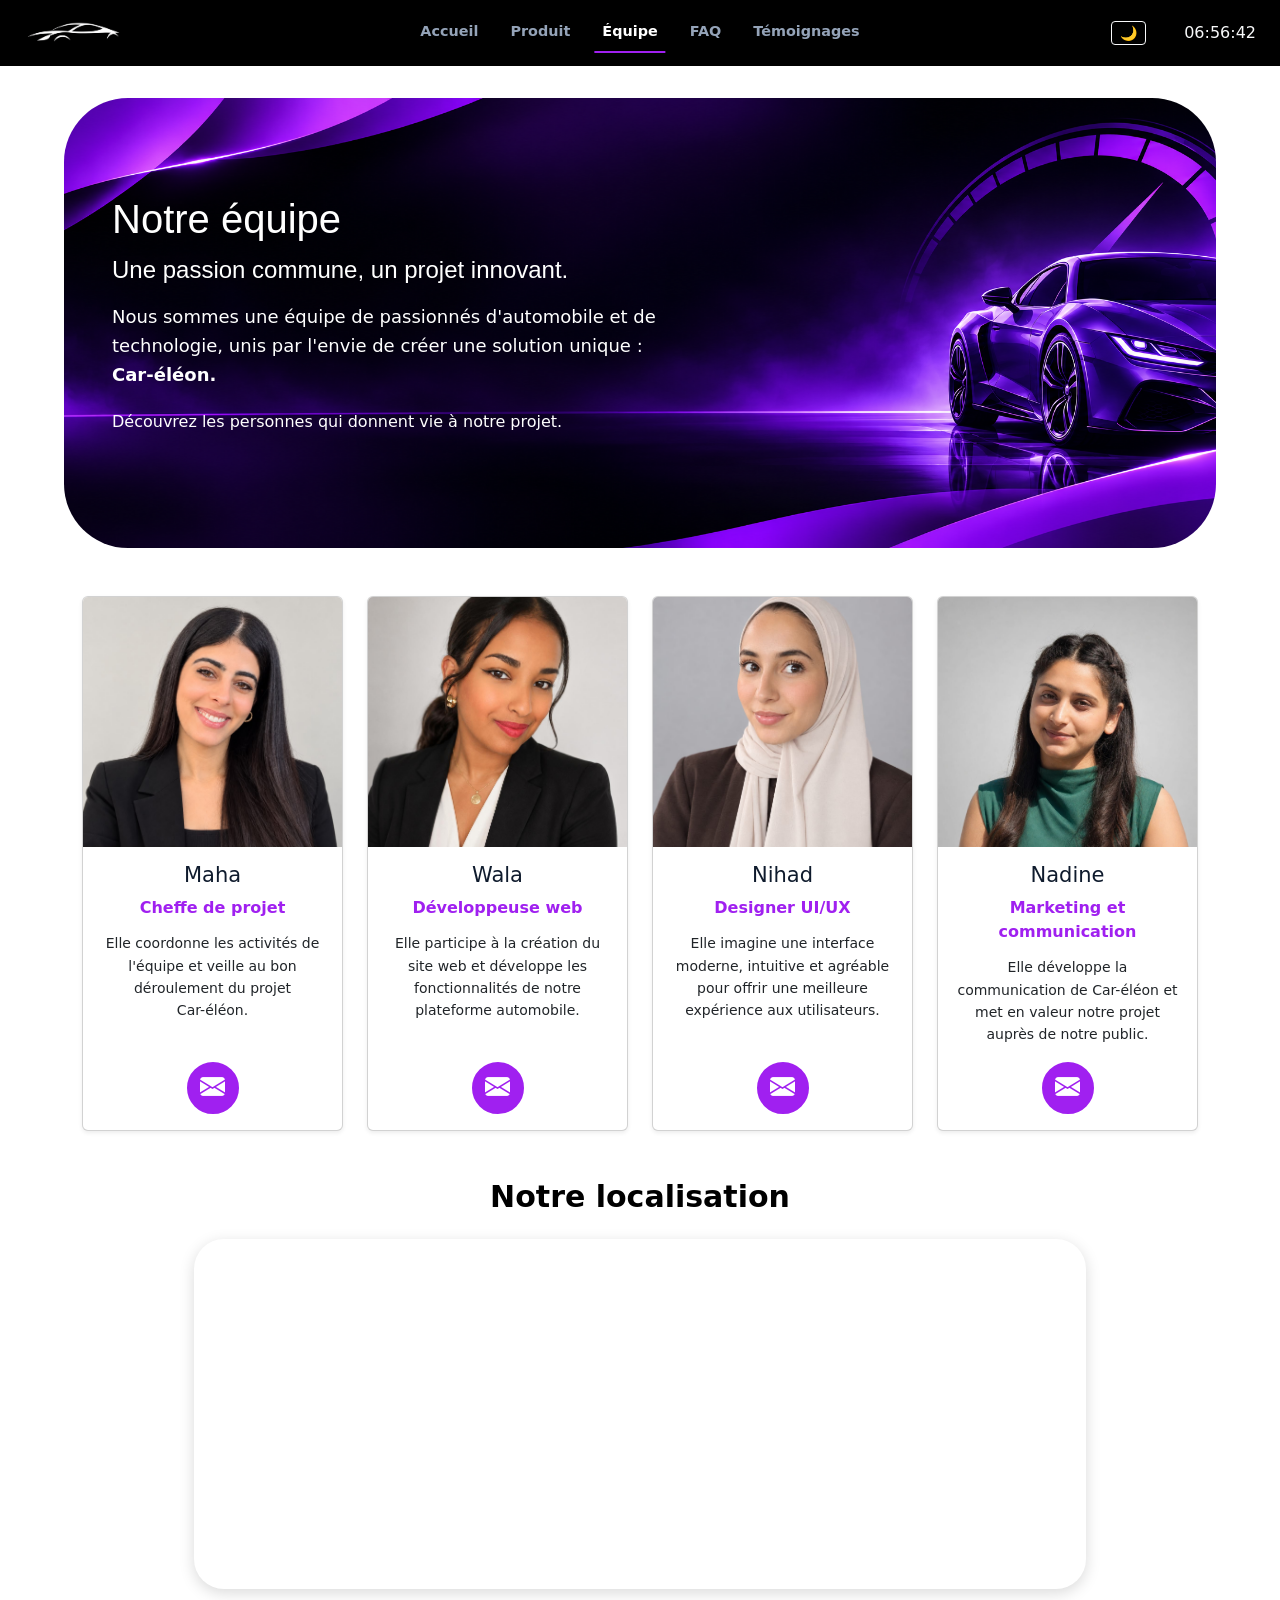
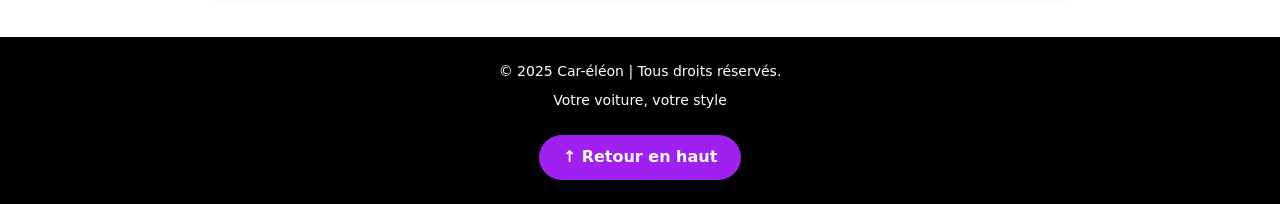
==== equipe.html @ 33e38d56 "Wala push 1" ====
<!DOCTYPE html>
<!-- Définit la langue de la page en français -->
<html lang="fr">

<head>
    <!-- Définir l'encodage de la page -->
    <meta charset="UTF-8">

    <!-- Adaptation de la page aux écrans mobiles "Bootstrap" -->
    <meta name="viewport" content="width=device-width, initial-scale=1.0">

    <!-- Titre affiché dans l'onglet du navigateur -->
    <title>Car-éléon | Équipe</title>

    <!-- Lier à ma page Bootstrap -->
    <link href="https://cdn.jsdelivr.net/npm/bootstrap@5.3.3/dist/css/bootstrap.min.css" rel="stylesheet">

    <!-- Charger les icônes Bootstrap enveloppe -->
    <link rel="stylesheet" href="https://cdn.jsdelivr.net/npm/bootstrap-icons@1.11.3/font/bootstrap-icons.min.css">

    <!-- Lier à ma page CSS -->
    <link href="css/style.css" type="text/css" rel="stylesheet">
</head>


<!-- Contenu visible de la page -->
<body id="haut" onload="UpdateClock()" onunload="KillClock()">

    <!-- En-tête du site : logo et navigation -->
    <header>
        <nav class="navbar navbar-expand-lg bg-black navbar-dark">
            <div class="container-fluid px-4">

                <!-- Le logo de l'entreprise -->
                <a href="accueil.html">
                    <img src="images/logocareleon.png"
                         alt="Logo Car-éléon"
                         width="100"
                         height="50"
                         class="object-fit-contain">
                </a>

                <!-- Bouton burger (mobile) -->
                <button class="navbar-toggler"
                        type="button"
                        data-bs-toggle="collapse"
                        data-bs-target="#menu">
                    <span class="navbar-toggler-icon"></span>
                </button>

                <!-- Menu : les liens sont ajoutés par JavaScript -->
                <div class="collapse navbar-collapse" id="menu">
                    <ul class="navbar-nav mx-auto gap-lg-3" id="liens-menu"></ul>
                </div>

                <!-- Horloge positionnée à droite -->
                <form id="theClock" class="ms-3 mb-0 d-flex align-items-center">

                    <!-- Bouton permettant d'activer ou de désactiver le mode sombre -->
                    <button type="button"
                            id="darkModeToggle"
                            class="btn btn-sm btn-outline-light me-2"
                            onclick="toggleDisplayMode()"
                            aria-label="Activer le mode sombre"
                            aria-pressed="false">🌙</button>

                    <!-- Champ qui affiche l'heure -->
                    <input type="text"
                           id="theTime"
                           class="form-control-plaintext text-light text-end p-0 m-0"
                           value="--:--:--"
                           size="8"
                           readonly>

                </form>

            </div>
        </nav>
    </header>


    <!-- Section 1 : bannière -->
    <section class="banniere banniere-equipe d-flex align-items-center text-white arrondi"
             aria-labelledby="titre-equipe">

        <!-- Bloc contenant les textes de présentation -->
        <div class="texte-banniere d-flex flex-column align-items-start ms-3 ms-md-5">

            <!-- Titre principal de la page -->
            <h1 id="titre-equipe">Notre équipe</h1>

            <!-- Slogan présentant l'esprit du groupe -->
            <h2 class="slogan">Une passion commune, un projet innovant.</h2>

            <!-- Présentation de l'équipe et du projet Car-éléon -->
            <p class="description-banniere">
                Nous sommes une équipe de passionnés d'automobile et de technologie, unis par l'envie de créer une solution unique :
                <br>
                <strong>Car-éléon.</strong>
            </p>

            <!-- Invitation à découvrir les membres de l'équipe -->
            <p class="accroche-banniere">
                Découvrez les personnes qui donnent vie à notre projet.
            </p>

        </div>
    </section>


    <!-- Section 2 : les quatre cartes de présentation des membres de l'équipe -->
    <main class="container my-5">

        <!-- Ligne qui contient les quatre cartes -->
        <div class="row g-4">

            <!-- Première carte : Maha -->
            <div class="col-12 col-sm-6 col-lg-3">

                <!-- Carte de présentation de Maha -->
                <article class="card h-100 shadow-sm">

                    <!-- Photo de Maha -->
                    <img src="images/imagemaha.jpeg"
                         class="card-img-top"
                         alt="Photo de Maha">

                    <!-- Contenu de la carte -->
                    <div class="card-body text-center d-flex flex-column">

                        <!-- Nom de Maha -->
                        <h2 class="card-title">Maha</h2>

                        <!-- Fonction de Maha -->
                        <p class="role">Cheffe de projet</p>

                        <!-- Description de Maha -->
                        <p class="card-text">
                            Elle coordonne les activités de l'équipe et veille
                            au bon déroulement du projet Car-éléon.
                        </p>

                        <!-- Zone où JavaScript crée automatiquement le bouton email -->
                        <div class="mt-auto zone-email"></div>

                    </div>
                </article>
            </div>


            <!-- Deuxième carte : Wala -->
            <div class="col-12 col-sm-6 col-lg-3">

                <!-- Carte de présentation de Wala -->
                <article class="card h-100 shadow-sm">

                    <!-- Photo de Wala -->
                    <img src="images/imagewala.jpeg"
                         class="card-img-top"
                         alt="Photo de Wala">

                    <!-- Contenu de la carte -->
                    <div class="card-body text-center d-flex flex-column">

                        <!-- Nom de Wala -->
                        <h2 class="card-title">Wala</h2>

                        <!-- Fonction de Wala -->
                        <p class="role">Développeuse web</p>

                        <!-- Description de Wala -->
                        <p class="card-text">
                            Elle participe à la création du site web et développe
                            les fonctionnalités de notre plateforme automobile.
                        </p>

                        <!-- Zone où JavaScript crée automatiquement le bouton email -->
                        <div class="mt-auto zone-email"></div>

                    </div>
                </article>
            </div>


            <!-- Troisième carte : Nihad -->
            <div class="col-12 col-sm-6 col-lg-3">

                <!-- Carte de présentation de Nihad -->
                <article class="card h-100 shadow-sm">

                    <!-- Photo de Nihad -->
                    <img src="images/imagenihad.jpeg"
                         class="card-img-top"
                         alt="Photo de Nihad">

                    <!-- Contenu de la carte -->
                    <div class="card-body text-center d-flex flex-column">

                        <!-- Nom de Nihad -->
                        <h2 class="card-title">Nihad</h2>

                        <!-- Fonction de Nihad -->
                        <p class="role">Designer UI/UX</p>

                        <!-- Description de Nihad -->
                        <p class="card-text">
                            Elle imagine une interface moderne, intuitive et
                            agréable pour offrir une meilleure expérience
                            aux utilisateurs.
                        </p>

                        <!-- Zone où JavaScript crée automatiquement le bouton email -->
                        <div class="mt-auto zone-email"></div>

                    </div>
                </article>
            </div>


            <!-- Quatrième carte : Nadine -->
            <div class="col-12 col-sm-6 col-lg-3">

                <!-- Carte de présentation de Nadine -->
                <article class="card h-100 shadow-sm">

                    <!-- Photo de Nadine -->
                    <img src="images/imagenadine.jpeg"
                         class="card-img-top"
                         alt="Photo de Nadine">

                    <!-- Contenu de la carte -->
                    <div class="card-body text-center d-flex flex-column">

                        <!-- Nom de Nadine -->
                        <h2 class="card-title">Nadine</h2>

                        <!-- Fonction de Nadine -->
                        <p class="role">Marketing et communication</p>

                        <!-- Description de Nadine -->
                        <p class="card-text">
                            Elle développe la communication de Car-éléon
                            et met en valeur notre projet auprès de notre public.
                        </p>

                        <!-- Zone où JavaScript crée automatiquement le bouton email -->
                        <div class="mt-auto zone-email"></div>

                    </div>
                </article>
            </div>

        </div>
    </main>


    <!-- Section 3 : localisation de l'entreprise -->
    <section class="adresse container my-5 text-center">

        <!-- Titre de la section -->
        <h2 class="mb-4">Notre localisation</h2>

        <!-- Conteneur de la carte Google Maps -->
        <div class="map-container">

            <!-- Carte Google Maps intégrée à l'aide d'une iframe -->
            <iframe
                src="https://www.google.com/maps?q=Grand%20Place%20Lille&output=embed"
                title="Notre localisation à Lille"
                allowfullscreen
                loading="lazy">
            </iframe>

        </div>

    </section>


    <!-- Pied de page commun à toutes les pages -->
    <footer class="footer bg-black text-white py-4 mt-0">

        <div class="container">

            <div class="row align-items-center">

                <!-- Informations Car-éléon au centre -->
                <div class="col-12 text-center mb-3 mb-lg-0">

                    <p class="mb-2">
                        © 2025 Car-éléon | Tous droits réservés.
                    </p>

                    <p class="mb-0">
                        Votre voiture, votre style
                    </p>

                </div>

                <!-- Bouton retour en haut -->
                <div class="text-center mt-4">
                    <a href="#haut" class="btn btn-retour-haut">
                        ↑ Retour en haut
                    </a>
                </div>

            </div>
        </div>
    </footer>


    <!-- Lier le fichier JavaScript de Bootstrap -->
    <script src="https://cdn.jsdelivr.net/npm/bootstrap@5.3.3/dist/js/bootstrap.bundle.min.js"></script>

    <!-- Lier le fichier JavaScript du site -->
    <script src="scripts/script.js"></script>

</body>
</html>
---- css/style.css ----
/*  Entete - nav-bar : NAVIGATION  */
/* Mode sombre */ 
/* Couleurs communes et composants qui utilisent des fonds explicites */
body {
    background-color: #ffffff;
    color: #212529;
    transition: background-color 0.2s ease, color 0.2s ease;
}


/* Applique un fond sombre et un texte clair lorsque le mode sombre est activé */
body.dark-mode {
    background-color: #1f1f1f !important;
    color: #f8f9fa;
}


/* Adapte les fonds des principales sections au mode sombre */
body.dark-mode .bg-light,
body.dark-mode .troisavantages,
body.dark-mode .couleurs-acceuil,
body.dark-mode .fonctionnement,
body.dark-mode .couleurs-produit,
body.dark-mode .video-produit,
body.dark-mode .avantages,
body.dark-mode .section-avis {
    background-color: #1f1f1f !important;
    color: #f8f9fa;
}


/* Assombrit les cartes tout en conservant un texte clair */
body.dark-mode .carte-avantage,
body.dark-mode .avantages .carte-avantage,
body.dark-mode .carte-avis,
body.dark-mode .card {
    background-color: #2b2b2b !important;
    color: #f8f9fa;
}


/* Modifie le fond et le texte de la section Notre vision */
body.dark-mode .notre-vision {
    background: #292929;
    color: #f8f9fa;
}


/* Éclaircit les paragraphes pour améliorer leur lisibilité en mode sombre */
body.dark-mode .couleurs-acceuil p,
body.dark-mode .fonctionnement .intro-section,
body.dark-mode .fonctionnement .etape p,
body.dark-mode .couleurs-produit p,
body.dark-mode .avantages .carte-avantage p,
body.dark-mode .card-text,
body.dark-mode .carte-avis .commentaire {
    color: #d7d7d7;
}


/* Adapte la couleur des titres au mode sombre */
body.dark-mode .fonctionnement h2,
body.dark-mode .fonctionnement .etape h3,
body.dark-mode .couleurs-produit h2,
body.dark-mode .card-title,
body.dark-mode .adresse h2,
body.dark-mode .carte-avis .date-client {
    color: #f8f9fa;
}


/* Personnalise le message d'information du diaporama en mode sombre */
body.dark-mode .couleurs-acceuil .alert {
    background-color: #33233d;
    color: #f8f9fa;
}


/* Personnalise la question ouverte de la FAQ en mode sombre */
body.dark-mode #faqAccordion .accordion-button:not(.collapsed) {
    background-color: #33233d;
    color: #d9a7ff;
}


/* Assombrit les questions et les réponses de la FAQ */
body.dark-mode #faqAccordion .accordion-button,
body.dark-mode #faqAccordion .accordion-body {
    background-color: #2b2b2b;
    color: #f8f9fa;
}


/* Assombrit les bordures des questions de la FAQ */
body.dark-mode #faqAccordion .accordion-item {
    border-color: #555;
}


/* Adapte les champs de saisie au mode sombre */
body.dark-mode input.form-control,
body.dark-mode textarea.form-control {
    background-color: #2b2b2b;
    color: #f8f9fa;
    border-color: #666;
}


/* Éclaircit le texte indicatif des champs de saisie */
body.dark-mode input.form-control::placeholder,
body.dark-mode textarea.form-control::placeholder {
    color: #adb5bd;
}


/* Heure */ 
/* Bouton placé juste à gauche de l'horloge */
#darkModeToggle {
    line-height: 1;
}

/* Ajuste la largeur de l'horloge selon son contenu */
#theTime {
    width: auto;
}




/* Liens des pages */
/* Définit la couleur, la taille et l'épaisseur des liens de navigation */
.navbar .nav-link {
    color: #94a3b8;  /* Gris bleuté quand le lien n'est pas actif */
    font-size: 0.9rem; /* Taille du texte */
    font-weight: 600;  /* Texte légèrement en gras */
}


/* Survol et page en cours : lien en blanc */
.navbar .nav-link:hover,
.navbar .nav-link.active {
    color: #ffffff;    
}


/* Page en cours : trait violet sous le lien */
.navbar .nav-link.active {
    border-bottom: 2px solid #A020F0; 
}


/* LIENS AU CENTRE DE LA BARRE (ordinateur) */
/* Ce bloc ne s'applique que sur les écrans de 992 px ou plus.
   En dessous, le menu burger garde son fonctionnement normal. */
@media (min-width: 992px) {

  .navbar .navbar-collapse {
    position: absolute;            /* Sort le menu du flux : le logo ne le pousse plus */
    left: 50%;                     /* Place le bord gauche du menu au milieu de la barre */
    transform: translateX(-50%);   /* Recule le menu de la moitié de sa largeur : il est pile centré */
    flex-grow: 0;                  /* Empêche le menu de s'étirer sur toute la largeur */
  }

}





/* Section 1 BANNIÈRES */
/* Mise en forme commune à toutes les bannières */
.banniere {
    min-height: 50vh;
    padding: 40px 0;
    background-position: center;
    background-size: cover;
    background-repeat: no-repeat;
    box-sizing: border-box;
}


/* Images différentes selon la page */
.banniere-accueil {
    background-image: url("../images/voitureaccueil.jpeg");
}

.banniere-produit {
    background-image: url("../images/boitier.jpg");
}

/* Image page Équipe */
.banniere-equipe {
    background-image: url("../images/equipe.png");
}

/* Image page Témoignages */
.banniere-temoignages {
    background-image: url("../images/voitureavis.png");
}

.banniere-faq {
    background-image: url("../images/fondfaq.png");
}


/* Arrondit les coins des bannières et masque les débordements */
.arrondi {
    border-radius: 4rem;
    margin: 2em clamp(1rem, 5vw, 8em) 0;
    overflow: hidden;
}



/* section 1 banniere : Bloc de texte commun */
/* Définit la largeur maximale du bloc de texte des bannières */
.texte-banniere {
    width: 100%;
    max-width: 650px;
    min-width: 0;
    box-sizing: border-box;
}


/* Adapte la taille du titre principal à la largeur de l'écran */
.texte-banniere h1 {
    font-size: clamp(1.75rem, 4vw, 2.5rem);
    line-height: 1.15;
    margin-bottom: 12px;
    font-family: Orbitron, sans-serif;
    overflow-wrap: break-word;
}


/* Adapte la taille du slogan à la largeur de l'écran */
.slogan {
    font-size: clamp(1.15rem, 2.5vw, 1.5rem);
    line-height: 1.3;
    margin-bottom: 18px;
    font-family: Montserrat, sans-serif;
    overflow-wrap: break-word;
}


/* Limite la largeur et améliore la lisibilité du texte de présentation */
.description-banniere {
    max-width: 550px;
    font-size: clamp(1rem, 1.5vw, 1.125rem);
    line-height: 1.6;
    margin: 0 0 20px;
    overflow-wrap: break-word;
}


/* Met en forme la phrase complémentaire de la page Équipe */
.accroche-banniere {
    font-size: clamp(0.95rem, 1.4vw, 1rem);
    line-height: 1.5;
    margin-top: 0;
    overflow-wrap: break-word;
}



/* ADAPTATION AUX TÉLÉPHONES*/
@media (max-width: 767.98px) {

    /* La bannière peut grandir si le texte prend plus de place */
    .banniere {
        min-height: 55vh;
        height: auto;
        padding: 32px 0;
    }

    /* Réduit les espaces sur les petits écrans */
    .texte-banniere {
        max-width: 100%;
    }

    /* Évite les marges trop importantes sur téléphone */
    .texte-banniere h1 {
        margin-bottom: 10px;
    }

    .slogan {
        margin-bottom: 14px;
    }

    /* Le bouton reste dans la largeur disponible */
    .banniere .btn {
        max-width: 100%;
        white-space: normal;
    }
}






/* Page d'accueil */
/* STYLE COMMUN AUX TROIS BOUTONS */
/* Harmonise l'apparence des boutons Technologie, Achat et Retour en haut */
.btn-technologie,
.btn-achat,
.btn-retour-haut {
    display: inline-flex;
    align-items: center;
    justify-content: center;
    gap: 8px;

    font-family: inherit;
    font-size: 1rem;
    font-weight: 600;
    line-height: 1.5;

    color: white;
    background-color: #A020F0;
    border: 1px solid #A020F0;
    border-radius: 2rem;

    padding: 0.8rem 1.8rem;
    text-decoration: none;


/* Rend progressifs les changements de couleur et de position */
    transition: background-color 0.3s ease,
                transform 0.3s ease;
}


/* EFFET AU SURVOL DES TROIS BOUTONS */
.btn-technologie:hover,
.btn-achat:hover,
.btn-retour-haut:hover {
    color: white;
    background-color: #8018C0;
    border-color: #8018C0;
    transform: translateY(-2px);
}


/* ICÔNE DU PANIER */
.btn-achat i {
    font-size: 1.2rem;
}


/* BOUTON RETOUR EN HAUT */

.btn-retour-haut {
    padding: 0.6rem 1.4rem;
}



/* Section 2 Page acceuil : Les avantages de Car-éléon */
/* Fond de la section */
.troisavantages,
.couleurs-acceuil,
.notre-vision {
    font-family: Helvetica, Arial, sans-serif;
}


/* TITRES DES SECTIONS */
.troisavantages h2,
.couleurs-acceuil h2,
.notre-vision h2 {
    color: #A020F0;
    font-size: 36px;
    font-weight: 700;
    margin-bottom: 25px;
}


/* SECTIONS 2 ET 3 */
.troisavantages,
.couleurs-acceuil {
    background-color: white;
}


/* SECTION 2 : AVANTAGES */
.troisavantages {
    padding: 60px 20px;
}

.carte-avantage {
    background-color: #F4F7FA;
    color: #24364B;
    padding: 40px 25px;
    min-height: 250px;
    border-radius: 16px;
    box-shadow: 0 6px 18px rgba(0, 0, 0, 0.12);
    transition: transform 0.3s ease, box-shadow 0.3s ease;
}

.carte-avantage img {
    width: 75px;
    height: 75px;
    object-fit: contain;
}

.carte-avantage p {
    font-size: 18px;
    line-height: 1.5;
    margin-bottom: 0;
}


@media (hover: hover) {
    .carte-avantage:hover {
        transform: translateY(-5px);
        box-shadow: 0 12px 25px rgba(0, 0, 0, 0.18);
    }
}


/* SECTION 3 page accueil : COULEURS */
.couleurs-acceuil {
    padding: 60px 20px;
}

.couleurs-acceuil h2 {
    margin-bottom: 15px;
}

.couleurs-acceuil p {
    color: #24364B;
    font-size: 18px;
    line-height: 1.5;
}

.couleurs-acceuil .alert {
    max-width: 600px;
    border: 2px solid #A020F0;
    border-radius: 12px;
    background-color: #f8f0ff;
    color: #24364B;
}

.diaporama-voiture {
    display: block;
    width: 50%;
    height: 250px;
    object-fit: contain;
    margin: 0 auto;
    cursor: pointer;
    border-radius: 20px; /* Coins arrondis */
    transition: transform 0.3s ease;
}

@media (hover: hover) {
    .diaporama-voiture:hover {
        transform: scale(1.05);
    }
}


/* SECTION 4 page acceuil : NOTRE VISION */
.notre-vision {
    background: linear-gradient(135deg, #F5F5F8, #E8E8EF);
    color: #24364B;
    padding: 60px 20px;
    margin: 0;
}

.notre-vision .surtitre-vision {
    color: #A020F0;
    font-size: 18px;
    font-weight: 600;
    letter-spacing: 2px;
    margin-bottom: 15px;
}

.notre-vision p:not(.surtitre-vision) {
    font-size: 18px;
    line-height: 1.5;
}

.image-vision {
    display: block;
    width: 100%;
    max-height: 400px;
    object-fit: cover;
    border-radius: 16px;
    box-shadow: 0 6px 18px rgba(0, 0, 0, 0.12);
}

/* BOUTON */
.btn-vision {
    background-color: #A020F0;
    color: white;
    border: 1px solid #A020F0;
    border-radius: 8px;
    padding: 12px 25px;
    font-size: 16px;
    font-weight: 600;
    text-decoration: none;
    transition: background-color 0.3s ease;
}

.btn-vision:hover {
    background-color: #8018C0;
    border-color: #8018C0;
    color: white;
}

/* ADAPTATION AUX TÉLÉPHONES */
@media (max-width: 767.98px) {
    .troisavantages,
    .couleurs-acceuil,
    .notre-vision {
        padding: 40px 15px;
    }

    .troisavantages h2,
    .couleurs-acceuil h2,
    .notre-vision h2 {
        font-size: 28px;
    }

    .carte-avantage {
        min-height: 200px;
        padding: 30px 20px;
    }

    .carte-avantage img {
        width: 65px;
        height: 65px;
    }

    .carte-avantage p {
        font-size: 17px;
    }

    .couleurs-acceuil p,
    .notre-vision p:not(.surtitre-vision) {
        font-size: 16px;
    }

    .diaporama-voiture {
        width: 90%;
        height: 180px;
    }

    .notre-vision .surtitre-vision {
        font-size: 16px;
    }

    .image-vision {
        max-height: 280px;
    }
}






/* PAGE PRODUIT */
/* Section 2 page produit : Comment ça fonctionne ? */
/* Fond blanc de la section */
.fonctionnement {
    background-color: white;
}

/* Style du titre */
.fonctionnement h2 {
    font-size: 1.3rem; /* Taille du titre */
    font-weight: 700; /* Titre en gras */
    color: #0f172a; /* Couleur bleu foncé */
}

/* Style du petit texte d'introduction */
.intro-section {
    font-size: 0.9rem; /* Texte assez petit */
    color: #64748b; /* Gris bleuté */
    line-height: 1.5; /* Espace entre les lignes */
}

/* Taille des images des étapes */
.fonctionnement .etape img {
    width: 50px; /* Largeur de l'image */
    height: 50px; /* Hauteur de l'image */
    border-radius: 50%;
    object-fit: cover;
     /* Garde l'image sans la déformer */
}

/* Style des titres des étapes */
.fonctionnement .etape h3 {
    font-size: 0.95rem; /* Taille du sous-titre */
    font-weight: 700; /* Texte en gras */
    color: #0f172a; /* Bleu foncé */
}

/* Style des explications sous les étapes */
.fonctionnement .etape p {
    font-size: 0.8rem; /* Taille du texte */
    color: #64748b; /* Gris bleuté */
    line-height: 1.5; /* Rend le texte plus facile à lire */
}

/* Image de l'application Car-éléon */
img.image-interactive {
    display: block;
    width: 100% !important;
    max-width: 900px !important;
    height: auto !important;
    margin: 15px auto;
    border-radius: 10px !important;
    object-fit: contain;

    /* Rend la rotation et l'ombre progressives */
    transition: transform 0.4s ease, box-shadow 0.4s ease;

    /* Indique que l'image est interactive */
    cursor: pointer;

    /* Ombre discrète au repos */
    box-shadow: 0 2px 8px rgba(0, 0, 0, 0.10);
}

/* Rotation et ombre lorsque la souris passe sur l'image */
img.image-interactive.rotation {
    transform: rotate(3deg);
    box-shadow: 0 8px 20px rgba(0, 0, 0, 0.25);
}



/* Section 3 page produit : Les couleurs disponibles */
/* Fond et bordure de la section */
.couleurs-produit {
    background-color: white; /* Fond blanc */
    border-bottom: 1px solid #e2e8f0; /* Fine ligne en bas */
}

/* Style du titre */
.couleurs-produit h2 {
    font-size: 1.3rem; /* Taille du titre */
    font-weight: 700; /* Titre en gras */
    color: #0f172a; /* Bleu foncé */
}

/* Affichage des images des couleurs */
.couleurs-produit img {
    width: 64px; /* Largeur de l'image */
    height: 64px; /* Hauteur de l'image */
    border-radius: 50%; /* Donne une forme ronde */
    object-fit: cover; /* Remplit le cercle sans déformer */
}

/* Style des noms des couleurs */
.couleurs-produit p {
    font-size: 0.8rem; /* Taille du texte */
    font-weight: 600; /* Texte légèrement en gras */
    color: #334155; /* Gris foncé */
}


/* Section 4 page produit : Une expérience automobile unique */
/* Fond légèrement gris pour cette section */
.avantages {
    background-color: #f8fafc;
}

/* Apparence des trois cartes */
.avantages .carte-avantage {
    background-color: white; /* Fond blanc */
    border-radius: 10px; /* Coins arrondis */
}

/* Style des icônes */
.icone-avantage {
    font-size: 1.8rem; /* Taille des icônes */
    color: #0f5786; /* Couleur bleue */
}

/* Style des titres des cartes */
.avantages .carte-avantage h3 {
    font-size: 1.2rem; /* Taille du titre */
    font-weight: bold; /* Titre en gras */
    color: #171717; /* Presque noir */
}

/* Style des textes des cartes */
.avantages .carte-avantage p {
    font-size: 0.95rem; /* Taille du texte */
    color: #555; /* Gris foncé */
    line-height: 1.6; /* Espace entre les lignes */
}


/* Adaptation aux téléphones */
@media (max-width: 576px) {
    img.image-application {
        max-width: 100%;
        margin: 15px auto;
    }
}


/* Section 5 page produit : Vidéo de présentation */
/* Fond blanc derrière la vidéo */
.video-produit {
    background-color: white;
}/* Footer commun à toutes les pages */
.footer {
    font-size: 14px;
}



/* PAGE EQUIPE  */
/* Section 2 : menbre des équipes */
/* Sélectionne les photos des membres */
.card-img-top {
    height: 250px; /* Définit la hauteur des photos à 250 pixels */
    object-fit: cover; /* Remplit l'espace sans déformer les photos */
}

/* Sélectionne les titres des cartes */
.card-title {
    font-size: 21px; /* Définit la taille du texte à 21 pixels */
    color: #0f1b2d; /* Définit la couleur du titre */
    margin-bottom: 8px; /* Ajoute un espace sous le titre */
}


/* Sélectionne les rôles des membres */
.role {
    color: #A020F0; /* Donne une couleur orange au rôle */
    font-weight: bold; /* Met le texte en gras */
    margin-bottom: 12px; /* Ajoute un espace sous le rôle */
}


/* Sélectionne les descriptions des membres */
.card-text {
    font-size: 14px; /* Définit la taille du texte à 14 pixels */
    line-height: 1.6; /* Augmente l'espace entre les lignes */
}


/* Ajoute une animation aux cartes */
.card {
    transition: transform 0.3s, box-shadow 0.3s; /* Rend les changements progressifs pendant 0,3 seconde */
}


/* Définit l'apparence des cartes au passage de la souris */
.card:hover {
    transform: translateY(-5px); /* Déplace légèrement la carte vers le haut */
    box-shadow: 0 8px 18px rgba(0, 0, 0, 0.15) !important; /* Ajoute une ombre autour de la carte */
}


/* Sélectionne les images des icônes e-mail dans les cartes */
.zone-email {
    display: flex; /* Utilise Flexbox pour organiser le contenu */
    justify-content: center; /* Centre le bouton horizontalement */
    align-items: center; /* Centre le bouton verticalement */
    margin-top: 20px; /* Ajoute un espace au-dessus du bouton */
}

/* Style du bouton enveloppe */
.bouton-email {
    display: inline-flex; /* Permet de centrer l'icône dans le bouton */
    justify-content: center; /* Centre l'icône horizontalement */
    align-items: center; /* Centre l'icône verticalement */

    width: 52px; /* Définit la largeur du bouton */
    height: 52px; /* Définit la hauteur du bouton */

    background-color: #A020F0; /* Définit la couleur violette du fond */
    color: #ffffff; /* Définit la couleur blanche de l'icône */

    border: 2px solid #A020F0; /* Ajoute une bordure violette */
    border-radius: 50%; /* Donne une forme circulaire au bouton */

    font-size: 25px; /* Définit la taille de l'icône */
    text-decoration: none; /* Supprime le soulignement du lien */

    transition: all 0.3s ease; /* Rend les changements plus fluides */
}

/* Effet appliqué lorsque la souris passe sur le bouton */
.bouton-email:hover {
    background-color: #8018C0; /* Assombrit le fond */
    border-color: #8018C0; /* Assombrit la bordure */
    color: #ffffff; /* Garde l'icône en blanc */

    transform: translateY(-4px) scale(1.08); /* Déplace légèrement le bouton vers le haut et l'agrandit */

    box-shadow: 0 5px 15px rgba(160, 32, 240, 0.35); /* Ajoute une ombre violette */
}

/* Style du bouton en mode clair */
body:not(.dark-mode) .bouton-email {
    background-color: #A020F0; /* Garde le fond violet */
    color: #ffffff; /* Garde l'icône blanche */
}

/* Style du bouton en mode sombre */
body.dark-mode .bouton-email {
    background-color: #A020F0; /* Définit le fond violet */
    color: #ffffff; /* Définit l'icône blanche */
    border-color: #A020F0; /* Garde la bordure violette */

    box-shadow: 0 0 12px rgba(160, 32, 240, 0.25); /* Ajoute une légère lueur violette */
}

/* Effet au survol en mode sombre */
body.dark-mode .bouton-email:hover {
    background-color: #8018C0; /* Assombrit le fond */
    color: #ffffff; /* Garde l'icône blanche */
    box-shadow: 0 0 18px rgba(160, 32, 240, 0.55); /* Renforce la lueur violette */
}

/* Adaptation du bouton aux petits écrans (téléphones) */
@media (max-width: 576px) {
    .bouton-email {
        width: 48px; /* Réduit la largeur du bouton */
        height: 48px; /* Réduit la hauteur du bouton */
        font-size: 23px; /* Réduit la taille de l'icône */
    }
}
/* PERSONNALISATION DE NOTRE LOCALISATION */
.adresse {
    width: 100%; /* La section prend toute la largeur disponible */
    text-align: center; /* Centre le contenu horizontalement */
}

/* TITRE */
.adresse h2 {
    font-size: 30px; /* Définit la taille du titre */
    font-weight: bold; /* Met le titre en gras */
    color: #000; /* Donne une couleur noire au titre */
    margin-bottom: 25px; /* Ajoute un espace sous le titre */
}

/* CARTE GOOGLE MAPS */
.adresse .map-container {
    width: 80%; /* La carte occupe 80% de la largeur */
    height: 350px; /* Définit la hauteur de la carte */
    margin: 0 auto; /* Centre la carte */
    border-radius: 30px; /* Arrondit les coins */
    overflow: hidden; /* Cache ce qui dépasse */
    box-shadow: 0 4px 15px rgba(0, 0, 0, 0.15); /* Ajoute une ombre */
    transition: box-shadow 0.4s ease, transform 0.4s ease; /* Anime les effets progressivement */
}

/* EFFET AU SURVOL EN MODE CLAIR */
.adresse .map-container:hover {
    box-shadow: 0 0 20px rgba(0, 123, 255, 0.6); /* Ajoute une ombre bleue */
    transform: scale(1.01); /* Agrandit légèrement la carte */
}

/* MODE SOMBRE */
body.dark-mode .adresse .map-container {
    box-shadow:
        0 0 15px rgba(160, 32, 240, 0.7), /* Première ombre violette */
        0 0 30px rgba(160, 32, 240, 0.5), /* Deuxième ombre violette */
        0 0 45px rgba(160, 32, 240, 0.3); /* Troisième ombre violette */
}

/* EFFET SOMBRE SUR GOOGLE MAPS */
body.dark-mode .adresse iframe {
    filter: invert(90%) hue-rotate(180deg); /* Inverse les couleurs pour créer un effet sombre */
}

/* IFRAME */
.adresse iframe {
    width: 100%; /* Prend toute la largeur du conteneur */
    height: 100%; /* Prend toute la hauteur du conteneur */
    border: none; /* Supprime la bordure */
    display: block; /* Affiche l'iframe en bloc */
}

/* RESPONSIVE : ADAPTATION AUX TÉLÉPHONES */
@media (max-width: 600px) {
    .adresse .map-container {
        width: 100%; /* Prend toute la largeur sur mobile */
        height: 250px; /* Réduit la hauteur */
        border-radius: 25px; /* Réduit l'arrondissement */
    }

    .adresse h2 {
        font-size: 24px; /* Réduit la taille du titre */
    }
}

/* PAGE FAQ */
/* Section 2 page faq : Question-réponse */
/* Personnalisation lorsque la question est ouverte */
#faqAccordion .accordion-button:not(.collapsed) {
  background-color: #f3e5ff; /* Applique un fond violet clair */
  color: #A020F0; /* Affiche le texte en violet */
}

/* Personnalisation lorsqu'il est sélectionné */
#faqAccordion .accordion-button:focus {
  border-color: #A020F0; /* la bordure en violet */
  box-shadow: 0 0 0 0.2rem rgba(160, 32, 240, 0.2);   /* Ajoute un halo violet transparent autour du bouton */

}

/* Espacement et arrondi des blocs de questions */
#faqAccordion .accordion-item {
  margin-bottom: 10px;
  border-radius: 8px;
  overflow: hidden;
}


/* Bouton de contact */
.btn-dark {
  background-color: #A020F0;
  border-color: #A020F0;
}

.btn-dark:hover {
  background-color: #8015c0;
  border-color: #8015c0;
}





/* PAGE CONTACT */
/* Couleur des champs lorsqu'on clique dessus */
#sectionContact .form-control:focus {
    border-color: #A020F0;
    box-shadow: 0 0 0 0.25rem rgba(160, 32, 240, 0.25);
}

/* Image du boîtier Car-éléon dans la partie achat */
.image-boitier {
    display: block;
    width: 100%;
    height: auto;
    border-radius: 20px; /* Coins arrondis */
    margin: 15px auto;
}

/* Titres de la page Contact */
/* Titres violets de la page Contact */
#titre-contact,
#titre-formulaire,
.carte-contact h3,
.carte-produit h3 {
    font-family: 'Orbitron', sans-serif;
    color: #A020F0;
    font-weight: 700;
}

/* Slogan dans la bannière */
#titre-contact + .slogan {
    font-family: 'Montserrat', sans-serif;
    font-weight: 600;
}

/* Titres des sections : taille adaptée */
#titre-formulaire {
    margin-bottom: 15px;
}

/* Petit effet au survol des titres de cartes, facultatif */
.carte-contact h3,
.carte-produit h3 {
    transition: color 0.3s ease;
}





/* PAGE Témoignages */ 
/* Section qui contient les avis */
.section-avis {
    background-color: #f5f5f5;
    padding: 40px 5%;
}

/* Organisation des six cartes : 3 colonnes */
.grille-avis {
    display: grid;
    grid-template-columns: repeat(3, 1fr);
    gap: 25px;
    max-width: 1200px;
    margin: auto;
}

/* Apparence des cartes de témoignages */
.carte-avis {
    background-color: white;
    border-radius: 12px;
    padding: 20px;
    box-shadow: 0 4px 12px rgba(0, 0, 0, 0.10);
    transition: transform 0.3s ease;
}

/* Effet au survol */
.carte-avis:hover {
    transform: scale(1.05);
}

/* Ligne contenant la photo et les étoiles */
.entete-avis {
    display: flex;
    align-items: center;
    gap: 15px;
    margin-bottom: 15px;
}

/* Photo ronde du client */
.photo-client {
    width: 60px;
    height: 60px;
    border-radius: 50%;
    object-fit: cover;
}

/* Image des cinq étoiles */
.etoiles {
    width: 110px;
    height: auto;
    object-fit: contain;
}

/* Commentaire du client */
.carte-avis .commentaire {
    font-size: 14px;
    line-height: 1.5;
    color: #444444;
    margin-bottom: 15px;
}

/* Nom du client */
.carte-avis .nom-client {
    font-weight: bold;
    font-size: 15px;
    margin-bottom: 4px;
}

/* Date de l'avis */
.carte-avis .date-client {
    font-size: 12px;
    color: #777777;
}
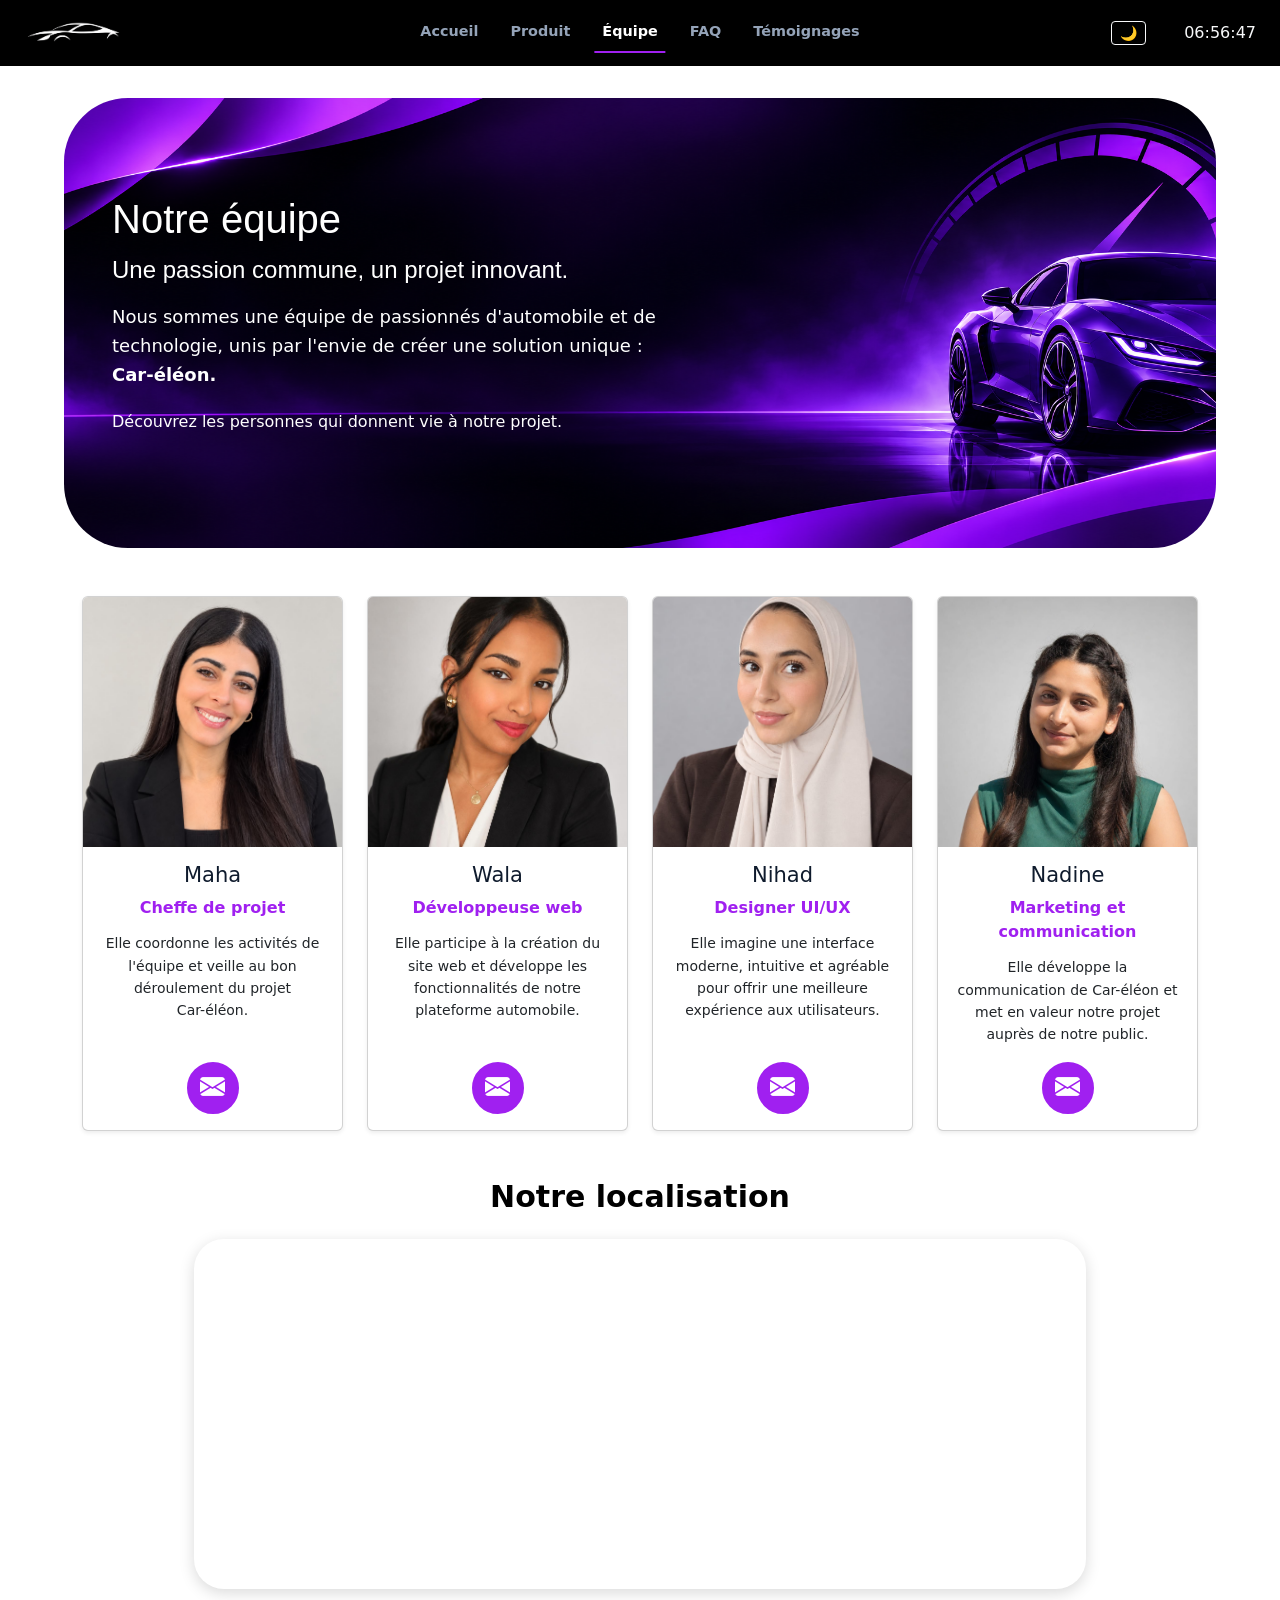
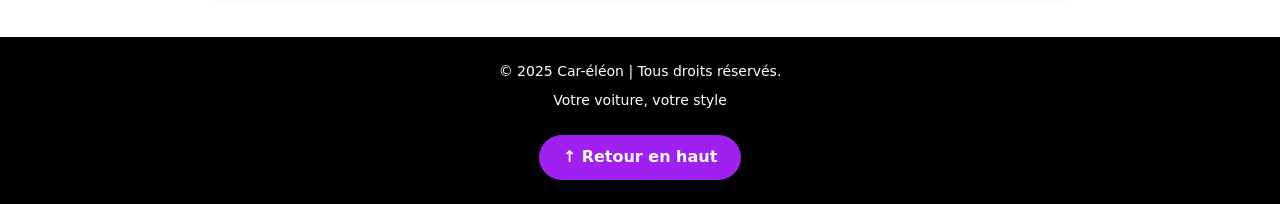
==== commit 93dc7f10: "Accueil to Index" ====
--- a/equipe.html
+++ b/equipe.html
@@ -32,7 +32,7 @@
             <div class="container-fluid px-4">
 
                 <!-- Le logo de l'entreprise -->
-                <a href="accueil.html">
+                <a href="index.html">
                     <img src="images/logocareleon.png"
                          alt="Logo Car-éléon"
                          width="100"
